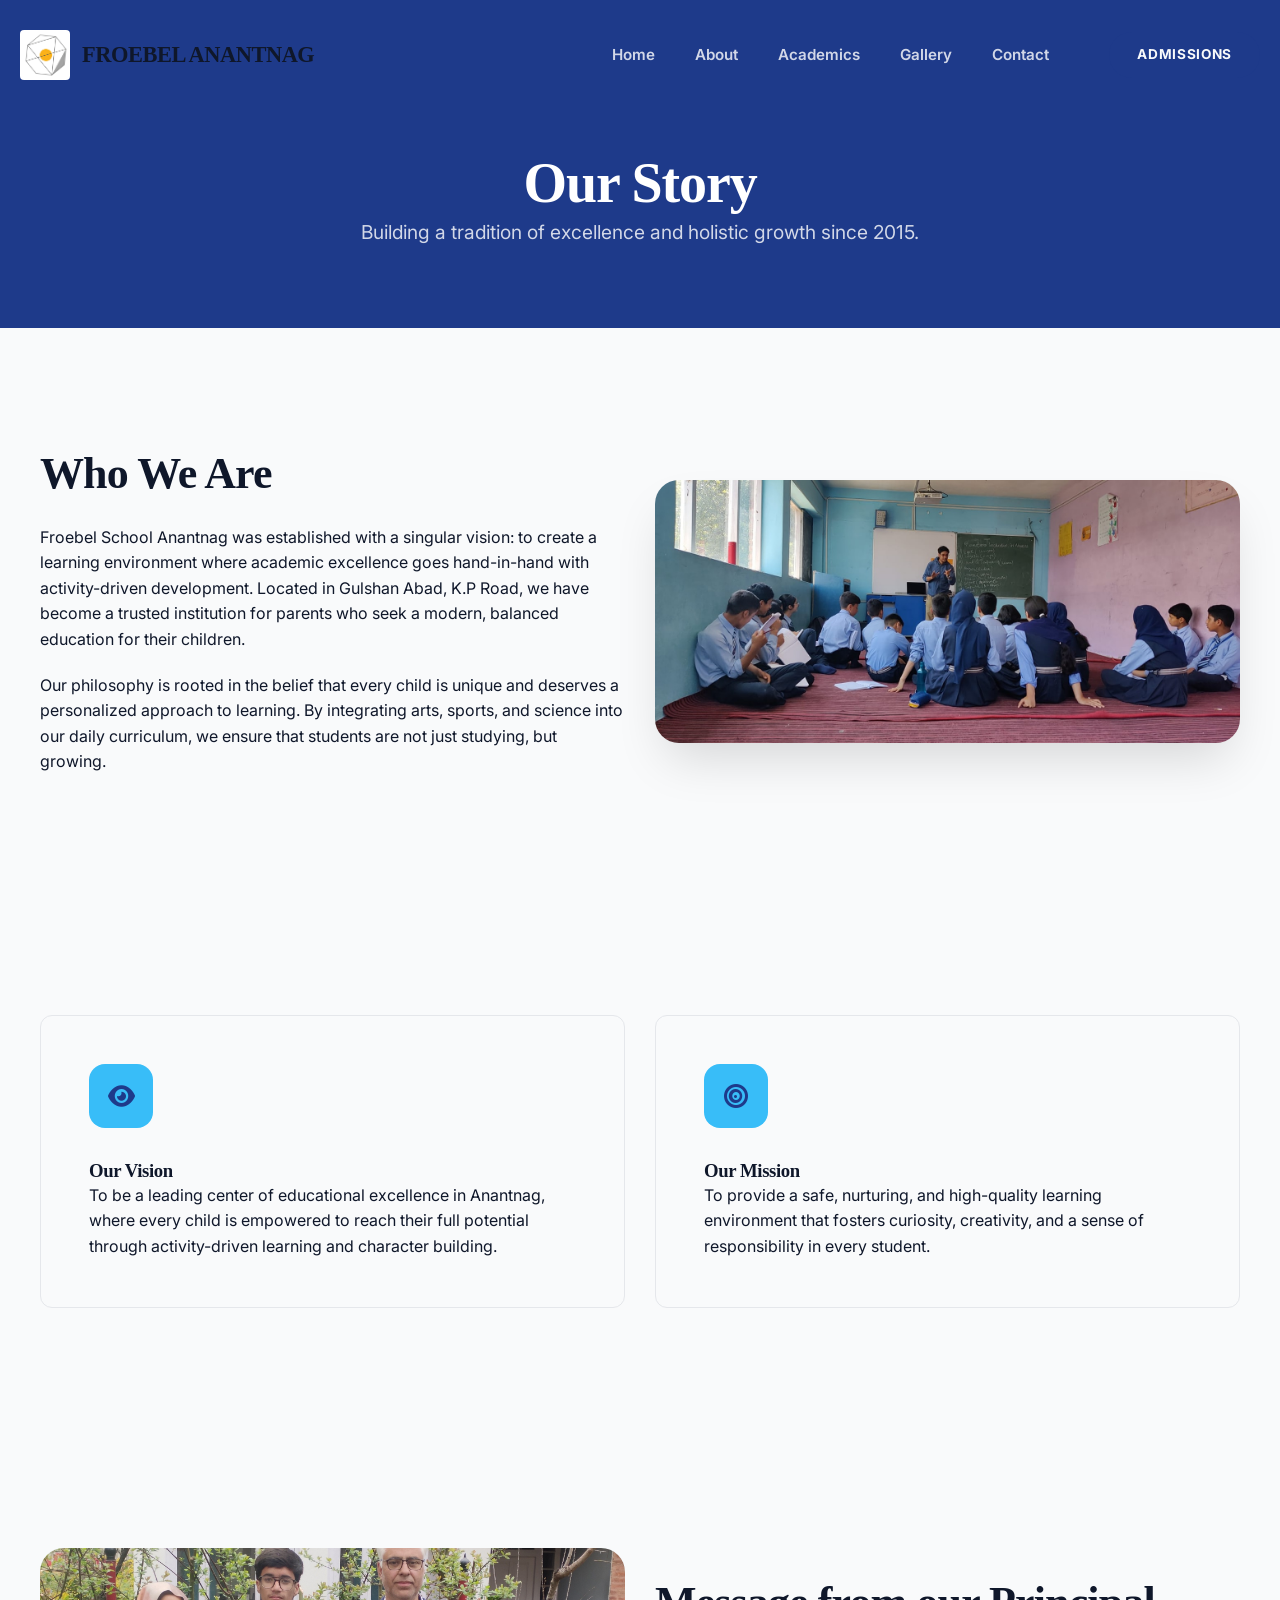
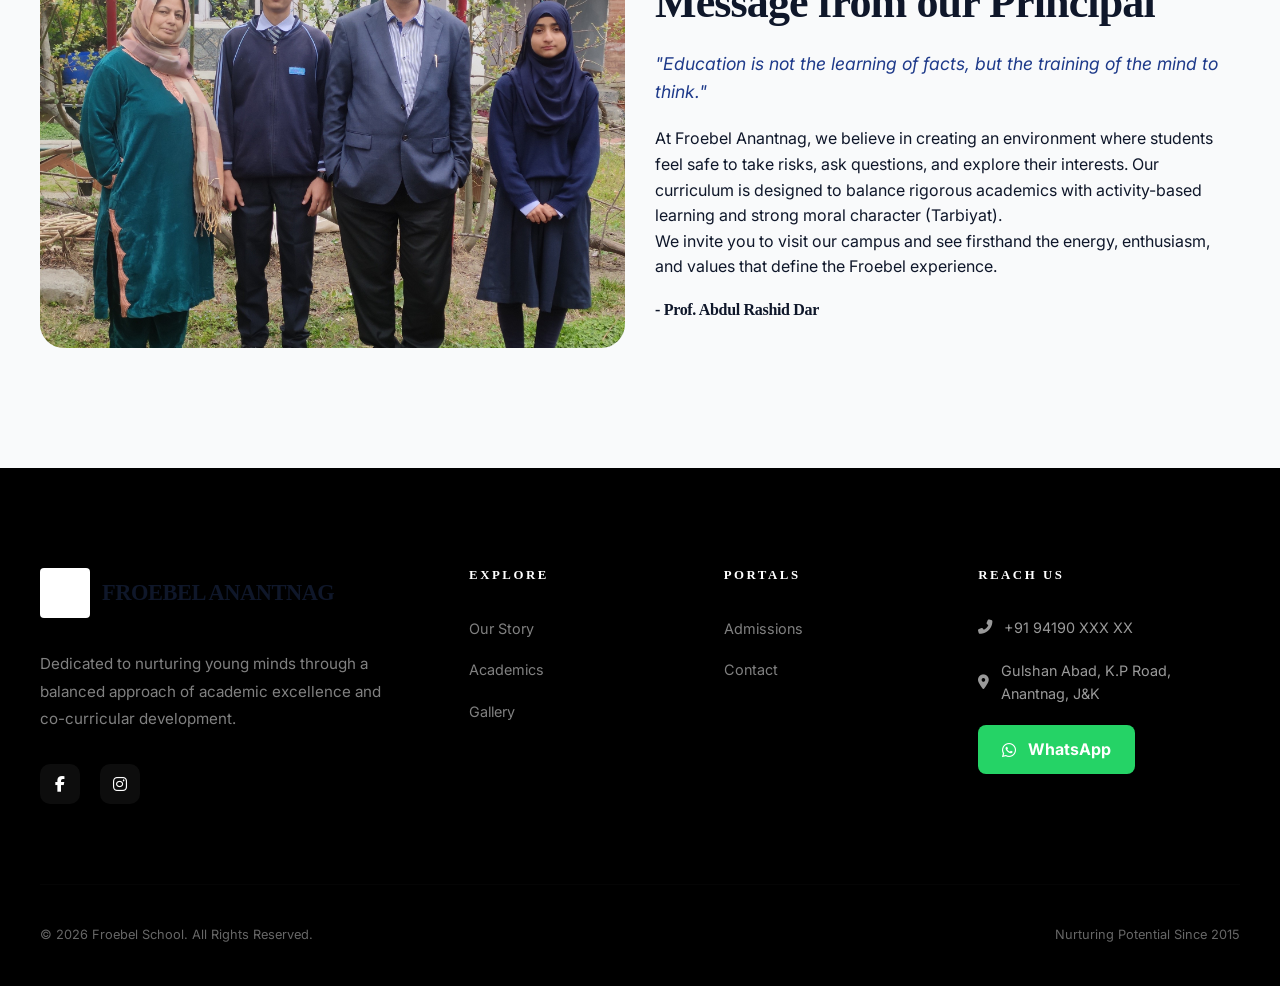
==== about.html @ e1a7dd26 "Initial commit" ====
<!DOCTYPE html>
<html lang="en">
<head>
    <meta charset="UTF-8">
    <meta name="viewport" content="width=device-width, initial-scale=1.0">
    <title>About Us | Froebel School Anantnag</title>
    <link rel="stylesheet" href="css/style.css">
    <link rel="stylesheet" href="css/components.css">
    <link rel="stylesheet" href="css/animations.css">
    <link rel="stylesheet" href="https://cdnjs.cloudflare.com/ajax/libs/font-awesome/6.4.0/css/all.min.css">
</head>
<body>

    <!-- Navbar (Same as index) -->
    <nav class="scrolled">
        <div class="container" style="display: flex; justify-content: space-between; align-items: center; padding: 10px 0;">
            <a href="index.html" class="logo">
                <img src="assets/images/logo.jpg" alt="Froebel Logo">
                <span>FROEBEL ANANTNAG</span>
            </a>
            <div class="nav-right" style="display: flex; align-items: center; gap: 60px;">
                <ul class="nav-links">
                    <li><a href="index.html">Home</a></li>
                    <li><a href="about.html">About</a></li>
                    <li><a href="academics.html">Academics</a></li>
                    <li><a href="gallery.html">Gallery</a></li>
                    <li><a href="contact.html">Contact</a></li>
                </ul>
                <a href="admissions.html" class="btn btn-primary" style="padding: 12px 28px; font-size: 0.85rem; border-radius: 100px;">Admissions</a>
            </div>
        </div>
    </nav>

    <!-- Page Banner -->
    <section class="page-banner" style="background: var(--primary); padding: 150px 0 80px; color: white; text-align: center;">
        <div class="container">
            <h1 style="color: white; font-size: 3.5rem;">Our Story</h1>
            <p style="opacity: 0.8; font-size: 1.2rem;">Building a tradition of excellence and holistic growth since 2015.</p>
        </div>
    </section>

    <!-- Intro -->
    <section class="about-intro section">
        <div class="container">
            <div class="grid grid-2" style="align-items: center;">
                <div class="animate">
                    <h2>Who We Are</h2>
                    <p style="margin-bottom: 20px;">Froebel School Anantnag was established with a singular vision: to create a learning environment where academic excellence goes hand-in-hand with activity-driven development. Located in Gulshan Abad, K.P Road, we have become a trusted institution for parents who seek a modern, balanced education for their children.</p>
                    <p>Our philosophy is rooted in the belief that every child is unique and deserves a personalized approach to learning. By integrating arts, sports, and science into our daily curriculum, we ensure that students are not just studying, but growing.</p>
                </div>
                <div class="animate img-zoom-container">
                    <img src="assets/classes.jpg" alt="Classroom Environment" style="border-radius: var(--radius-lg); box-shadow: var(--shadow-lg); width: 100%;">
                </div>
            </div>
        </div>
    </section>

    <!-- Vision & Mission -->
    <section class="vision-mission section" style="background: var(--light-gray);">
        <div class="container">
            <div class="grid grid-2">
                <div class="card animate">
                    <div class="card-icon"><i class="fas fa-eye"></i></div>
                    <h3>Our Vision</h3>
                    <p>To be a leading center of educational excellence in Anantnag, where every child is empowered to reach their full potential through activity-driven learning and character building.</p>
                </div>
                <div class="card animate delay-100">
                    <div class="card-icon"><i class="fas fa-bullseye"></i></div>
                    <h3>Our Mission</h3>
                    <p>To provide a safe, nurturing, and high-quality learning environment that fosters curiosity, creativity, and a sense of responsibility in every student.</p>
                </div>
            </div>
        </div>
    </section>

    <!-- Principal's Message -->
    <section class="principal-message section">
        <div class="container">
            <div class="grid grid-2" style="align-items: center;">
                <div class="animate img-zoom-container">
                    <img src="assets/principal.jpg" alt="Principal" style="border-radius: var(--radius-lg); width: 100%; height: 400px; object-fit: cover;">
                </div>
                <div class="animate">
                    <h2 style="margin-bottom: 20px;">Message from our Principal</h2>
                    <p style="font-style: italic; margin-bottom: 20px; font-size: 1.1rem; color: var(--primary);">"Education is not the learning of facts, but the training of the mind to think."</p>
                    <p>At Froebel Anantnag, we believe in creating an environment where students feel safe to take risks, ask questions, and explore their interests. Our curriculum is designed to balance rigorous academics with activity-based learning and strong moral character (Tarbiyat).</p>
                    <p>We invite you to visit our campus and see firsthand the energy, enthusiasm, and values that define the Froebel experience.</p>
                    <h4 style="margin-top: 20px;">- Prof. Abdul Rashid Dar</h4>
                </div>
            </div>
        </div>
    </section>

    <!-- 10. Contact + Footer - Closure -->
    <footer style="background: #000; color: white; padding: 100px 0 40px;">
        <div class="container">
            <div class="footer-grid" style="grid-template-columns: 2fr 1fr 1fr 1.5fr; display: grid; gap: 80px; margin-bottom: 80px;">
                <div class="footer-content">
                    <div class="logo" style="margin-bottom: 32px; color: white;">
                        <img src="assets/images/logo.jpg" alt="Froebel Logo" style="filter: brightness(0) invert(1); height: 50px;">
                        <span>FROEBEL ANANTNAG</span>
                    </div>
                    <p style="opacity: 0.5; font-size: 0.95rem; line-height: 1.8; margin-bottom: 32px;">Dedicated to nurturing young minds through a balanced approach of academic excellence and co-curricular development.</p>
                    <div style="display: flex; gap: 20px;">
                        <a href="#" style="width: 40px; height: 40px; border-radius: 10px; background: rgba(255,255,255,0.05); display: flex; align-items: center; justify-content: center; transition: 0.3s;"><i class="fab fa-facebook-f"></i></a>
                        <a href="#" style="width: 40px; height: 40px; border-radius: 10px; background: rgba(255,255,255,0.05); display: flex; align-items: center; justify-content: center; transition: 0.3s;"><i class="fab fa-instagram"></i></a>
                    </div>
                </div>
                <div class="footer-content">
                    <h4 style="color: white; font-size: 0.8rem; text-transform: uppercase; letter-spacing: 0.2em; margin-bottom: 32px;">Explore</h4>
                    <ul style="display: flex; flex-direction: column; gap: 16px; list-style: none;">
                        <li><a href="about.html" style="opacity: 0.5; transition: 0.3s; font-size: 0.9rem;">Our Story</a></li>
                        <li><a href="academics.html" style="opacity: 0.5; transition: 0.3s; font-size: 0.9rem;">Academics</a></li>
                        <li><a href="gallery.html" style="opacity: 0.5; transition: 0.3s; font-size: 0.9rem;">Gallery</a></li>
                    </ul>
                </div>
                <div class="footer-content">
                    <h4 style="color: white; font-size: 0.8rem; text-transform: uppercase; letter-spacing: 0.2em; margin-bottom: 32px;">Portals</h4>
                    <ul style="display: flex; flex-direction: column; gap: 16px; list-style: none;">
                        <li><a href="admissions.html" style="opacity: 0.5; transition: 0.3s; font-size: 0.9rem;">Admissions</a></li>
                        <li><a href="contact.html" style="opacity: 0.5; transition: 0.3s; font-size: 0.9rem;">Contact</a></li>
                    </ul>
                </div>
                <div class="footer-content">
                    <h4 style="color: white; font-size: 0.8rem; text-transform: uppercase; letter-spacing: 0.2em; margin-bottom: 32px;">Reach Us</h4>
                    <div style="display: flex; flex-direction: column; gap: 20px;">
                        <a href="tel:+9194190XXXXX" style="display: flex; align-items: center; gap: 12px; color: white; opacity: 0.6; font-size: 0.9rem;"><i class="fas fa-phone-alt"></i> +91 94190 XXX XX</a>
                        <p style="display: flex; align-items: center; gap: 12px; color: white; opacity: 0.6; font-size: 0.9rem;"><i class="fas fa-map-marker-alt"></i> Gulshan Abad, K.P Road, Anantnag, J&K</p>
                        <a href="https://wa.me/9194190XXXXX" style="display: inline-flex; align-items: center; gap: 12px; background: #25D366; color: white; padding: 12px 24px; border-radius: 8px; font-weight: 700; width: fit-content;"><i class="fab fa-whatsapp"></i> WhatsApp</a>
                    </div>
                </div>
            </div>
            <div style="padding-top: 40px; border-top: 1px solid rgba(255,255,255,0.05); display: flex; justify-content: space-between; align-items: center; opacity: 0.4; font-size: 0.8rem;">
                <p>&copy; 2026 Froebel School. All Rights Reserved.</p>
                <p>Nurturing Potential Since 2015</p>
            </div>
        </div>
    </footer>

    <script src="js/main.js"></script>
    <script src="js/animations.js"></script>
</body>
</html>
---- css/style.css ----
/* 
  Froebel School - Core Styles
  Part of the Premium Activity-Driven School Web Experience
*/

@import url('https://fonts.googleapis.com/css2?family=Inter:wght@300;400;500;600;700&family=Poppins:wght@400;500;600;700&family=Open+Sans:wght@400;600&display=swap');

:root {
  /* Brand Colors - Sophisticated Palette */
  --primary: #1E3A8A;
  --primary-glow: rgba(30, 58, 138, 0.15);
  --secondary: #16A34A;
  --accent: #FACC15;
  --sky: #F0F9FF; /* Subtle surface color */
  
  /* Neutral Palette - Refined */
  --white: #FFFFFF;
  --soft-white: #F9FAFB;
  --surface: #F3F4F6;
  --gray-50: #F9FAFB;
  --gray-100: #F3F4F6;
  --gray-200: #E5E7EB;
  --gray-400: #9CA3AF;
  --gray-600: #4B5563;
  --dark: #0F172A; /* Deeper dark */
  --dark-gray: #1E293B;

    /* Color Palette */
    --primary: #1E3A8A; /* Academic Blue */
    --secondary: #16A34A; /* Growth Green */
    --accent: #FACC15; /* Warm Yellow */
    --sky: #38BDF8; /* Sky Blue */
    --white: #F9FAFB;
    --soft-white: #ffffff;
    --gray-100: #E5E7EB;
    --gray: #64748b;
    --dark: #0f172a;
    --surface: #f8fafc;
    
    /* Typography */
    --font-heading: 'Playfair Display', serif;
    --font-body: 'Inter', sans-serif;
    
    /* Spacing & Borders */
    --radius-sm: 8px;
    --radius-md: 12px;
    --radius-lg: 24px;
    --shadow-sm: 0 4px 6px -1px rgba(0,0,0,0.05);
    --shadow-md: 0 10px 15px -3px rgba(0,0,0,0.1);
    --shadow-lg: 0 25px 50px -12px rgba(0,0,0,0.15);

    /* Spacing - Intentional Whitespace */
    --section-padding: 120px 0;
    --container-width: 1240px;

    /* Transitions */
    --transition: all 0.4s cubic-bezier(0.16, 1, 0.3, 1);
}

* {
    margin: 0;
    padding: 0;
    box-sizing: border-box;
}

html {
  scroll-behavior: smooth;
  -webkit-font-smoothing: antialiased;
  -moz-osx-font-smoothing: grayscale;
}

body {
    font-family: var(--font-body);
    background-color: var(--white);
    color: var(--dark);
    line-height: 1.6;
    overflow-x: hidden;
}

h1, h2, h3, h4, .logo span {
    font-family: var(--font-heading);
    color: var(--dark);
    line-height: 1.2;
    letter-spacing: -0.02em;
    font-weight: 700;
}

h2 {
  font-size: 2.75rem;
  margin-bottom: 1.5rem;
}

.text-gradient {
  background: linear-gradient(135deg, var(--primary), var(--secondary));
  -webkit-background-clip: text;
  -webkit-text-fill-color: transparent;
}

a {
  text-decoration: none;
  color: inherit;
  transition: var(--transition);
}

ul {
  list-style: none;
}

img {
  max-width: 100%;
  display: block;
}

.container {
  max-width: var(--container-width);
  margin: 0 auto;
  padding: 0 20px;
}

.section {
  padding: var(--section-padding);
}

.text-center { text-align: center; }

/* Grid Helpers */
.grid {
  display: grid;
  gap: 30px;
}

.grid-2 { grid-template-columns: repeat(2, 1fr); }
.grid-3 { grid-template-columns: repeat(3, 1fr); }
.grid-4 { grid-template-columns: repeat(4, 1fr); }

@media (max-width: 992px) {
  .grid-3, .grid-4 { grid-template-columns: repeat(2, 1fr); }
  .grid-2 { grid-template-columns: 1fr; }
  .section { padding: 60px 0; }
}

@media (max-width: 768px) {
  .grid-3, .grid-4 { grid-template-columns: 1fr; }
  h1 { font-size: 2.5rem; }
  h2 { font-size: 2rem; }
}
---- css/components.css ----
/* 
  Froebel School - UI Components
*/

/* Navbar - High End Feel */
nav {
  position: fixed;
  top: 0;
  width: 100%;
  z-index: 1000;
  transition: all 0.4s cubic-bezier(0.16, 1, 0.3, 1);
  padding: 20px 0;
  color: white; /* Initial state for dark hero */
}

nav.scrolled {
  background: rgba(255, 255, 255, 0.9);
  backdrop-filter: blur(20px);
  padding: 12px 0;
  box-shadow: 0 4px 60px rgba(0, 0, 0, 0.05);
  border-bottom: 1px solid rgba(0, 0, 0, 0.05);
  color: var(--dark);
}

.logo {
  display: flex;
  align-items: center;
  gap: 12px;
  font-weight: 800;
  font-size: 1.4rem;
  color: inherit;
  letter-spacing: -0.04em;
  text-decoration: none;
}

.logo img {
  height: 50px;
  width: auto;
  border-radius: 4px;
}

.nav-links {
  display: flex;
  gap: 40px;
  list-style: none;
}

.nav-links a {
  text-decoration: none;
  font-weight: 600;
  font-size: 0.95rem;
  color: inherit;
  opacity: 0.8;
  transition: all 0.3s;
  position: relative;
}

.nav-links a:hover {
  opacity: 1;
  color: var(--primary);
}

/* Buttons - Premium State */
.btn {
  display: inline-flex;
  align-items: center;
  justify-content: center;
  padding: 16px 32px;
  border-radius: 100px;
  font-weight: 700;
  font-size: 0.85rem;
  letter-spacing: 0.05em;
  text-transform: uppercase;
  transition: var(--transition);
  cursor: pointer;
  border: none;
}

.btn-primary {
  background: var(--primary);
  color: var(--white);
}

.btn-primary:hover {
  background: var(--dark);
  transform: translateY(-4px);
  box-shadow: 0 10px 20px rgba(30, 58, 138, 0.2);
}

.btn-secondary {
  background: var(--secondary);
  color: var(--white);
}

.btn-secondary:hover {
  filter: brightness(1.1);
  transform: translateY(-4px);
}

.btn-outline {
  border: 2px solid rgba(255,255,255,0.3);
  color: var(--white);
  backdrop-filter: blur(4px);
}

.btn-outline:hover {
  background: var(--white);
  color: var(--primary);
  border-color: var(--white);
}

/* Cards - Depth & Interaction */
.card {
  background: var(--white);
  padding: 48px;
  border-radius: var(--radius-md);
  border: 1px solid var(--gray-100);
  transition: var(--transition);
  height: 100%;
}

.card:hover {
  transform: translateY(-12px);
  box-shadow: var(--shadow-hover);
  border-color: transparent;
}

.card-icon {
  width: 64px;
  height: 64px;
  background: var(--sky);
  border-radius: 16px;
  display: flex;
  align-items: center;
  justify-content: center;
  margin-bottom: 32px;
  color: var(--primary);
  font-size: 1.5rem;
  transition: var(--transition);
}

.card:hover .card-icon {
  background: var(--primary);
  color: var(--white);
  transform: scale(1.1) rotate(5deg);
}

/* Feature Cards (Program/Highlights) */
.feature-card {
  border-bottom: 4px solid transparent;
}

.feature-card:hover {
  border-bottom: 4px solid var(--secondary);
}

/* Footer */
footer {
  background: var(--dark);
  color: var(--white);
  padding: 80px 0 30px;
}

.footer-grid {
  display: grid;
  grid-template-columns: 2fr 1fr 1fr 1.5fr;
  gap: 50px;
  margin-bottom: 50px;
}

.footer-content h3 {
  color: var(--white);
  margin-bottom: 25px;
  font-size: 1.25rem;
}

.footer-links li {
  margin-bottom: 12px;
}

.footer-links a {
  color: var(--medium-gray);
  font-size: 0.95rem;
}

.footer-links a:hover {
  color: var(--accent);
  padding-left: 5px;
}

.contact-info li {
  display: flex;
  align-items: flex-start;
  gap: 15px;
  margin-bottom: 20px;
  color: var(--medium-gray);
  font-size: 0.95rem;
}

.footer-bottom {
  padding-top: 30px;
  border-top: 1px solid rgba(255, 255, 255, 0.1);
  display: flex;
  justify-content: space-between;
  color: var(--medium-gray);
  font-size: 0.85rem;
}

/* WhatsApp Floating */
.whatsapp-float {
  position: fixed;
  bottom: 30px;
  right: 30px;
  width: 60px;
  height: 60px;
  background: #25D366;
  color: white;
  border-radius: 50%;
  display: flex;
  align-items: center;
  justify-content: center;
  font-size: 30px;
  box-shadow: 0 5px 15px rgba(0,0,0,0.2);
  z-index: 1000;
  transition: var(--transition);
}

.whatsapp-float:hover {
  transform: scale(1.1) rotate(10deg);
}

/* Responsive Navbar */
.menu-btn {
  display: none;
  font-size: 1.5rem;
  cursor: pointer;
}

@media (max-width: 768px) {
  .nav-links {
    display: none;
  }
  .menu-btn {
    display: block;
  }
  .footer-grid {
    grid-template-columns: 1fr;
    gap: 30px;
  }
}
---- css/animations.css ----
/* 
  Froebel School - Animation System
*/

.animate {
  opacity: 0;
  transform: translateY(40px);
  transition: opacity 0.8s cubic-bezier(0.4, 0, 0.2, 1), 
              transform 0.8s cubic-bezier(0.4, 0, 0.2, 1);
}

.animate.show {
  opacity: 1;
  transform: translateY(0);
}

/* Stagger Children */
.stagger-container .card {
  opacity: 0;
  transform: translateY(30px);
}

/* Delay modifiers */
.delay-100 { transition-delay: 0.1s; }
.delay-200 { transition-delay: 0.2s; }
.delay-300 { transition-delay: 0.3s; }
.delay-400 { transition-delay: 0.4s; }

/* Slide directions */
.slide-left { transform: translateX(-50px); }
.slide-right { transform: translateX(50px); }

.animate.show.slide-left,
.animate.show.slide-right {
  transform: translateX(0);
}

/* Hero Specific Animations */
@keyframes heroFadeUp {
  from {
    opacity: 0;
    transform: translateY(60px);
  }
  to {
    opacity: 1;
    transform: translateY(0);
  }
}

@keyframes bounce {
  0%, 20%, 50%, 80%, 100% {transform: translateX(-50%) translateY(0);}
  40% {transform: translateX(-50%) translateY(-10px);}
  60% {transform: translateX(-50%) translateY(-5px);}
}

@keyframes heroZoom {
  from { transform: scale(1.1); }
  to { transform: scale(1); }
}

.hero-bg img {
  animation: heroZoom 20s infinite alternate cubic-bezier(0.16, 1, 0.3, 1);
}

/* Horizontal Scroll Styling */
.horizontal-scroll {
  display: flex;
  gap: 30px;
  overflow-x: auto;
  padding-bottom: 20px;
  -ms-overflow-style: none; /* IE and Edge */
  scrollbar-width: none; /* Firefox */
}

.horizontal-scroll::-webkit-scrollbar {
  display: none; /* Chrome, Safari and Opera */
}

/* Trust Bar Stagger */
.trust-bar .card {
  opacity: 0;
  transform: translateY(20px);
  transition: all 0.6s cubic-bezier(0.16, 1, 0.3, 1);
}

.trust-bar .card.show {
  opacity: 1;
  transform: translateY(0);
}
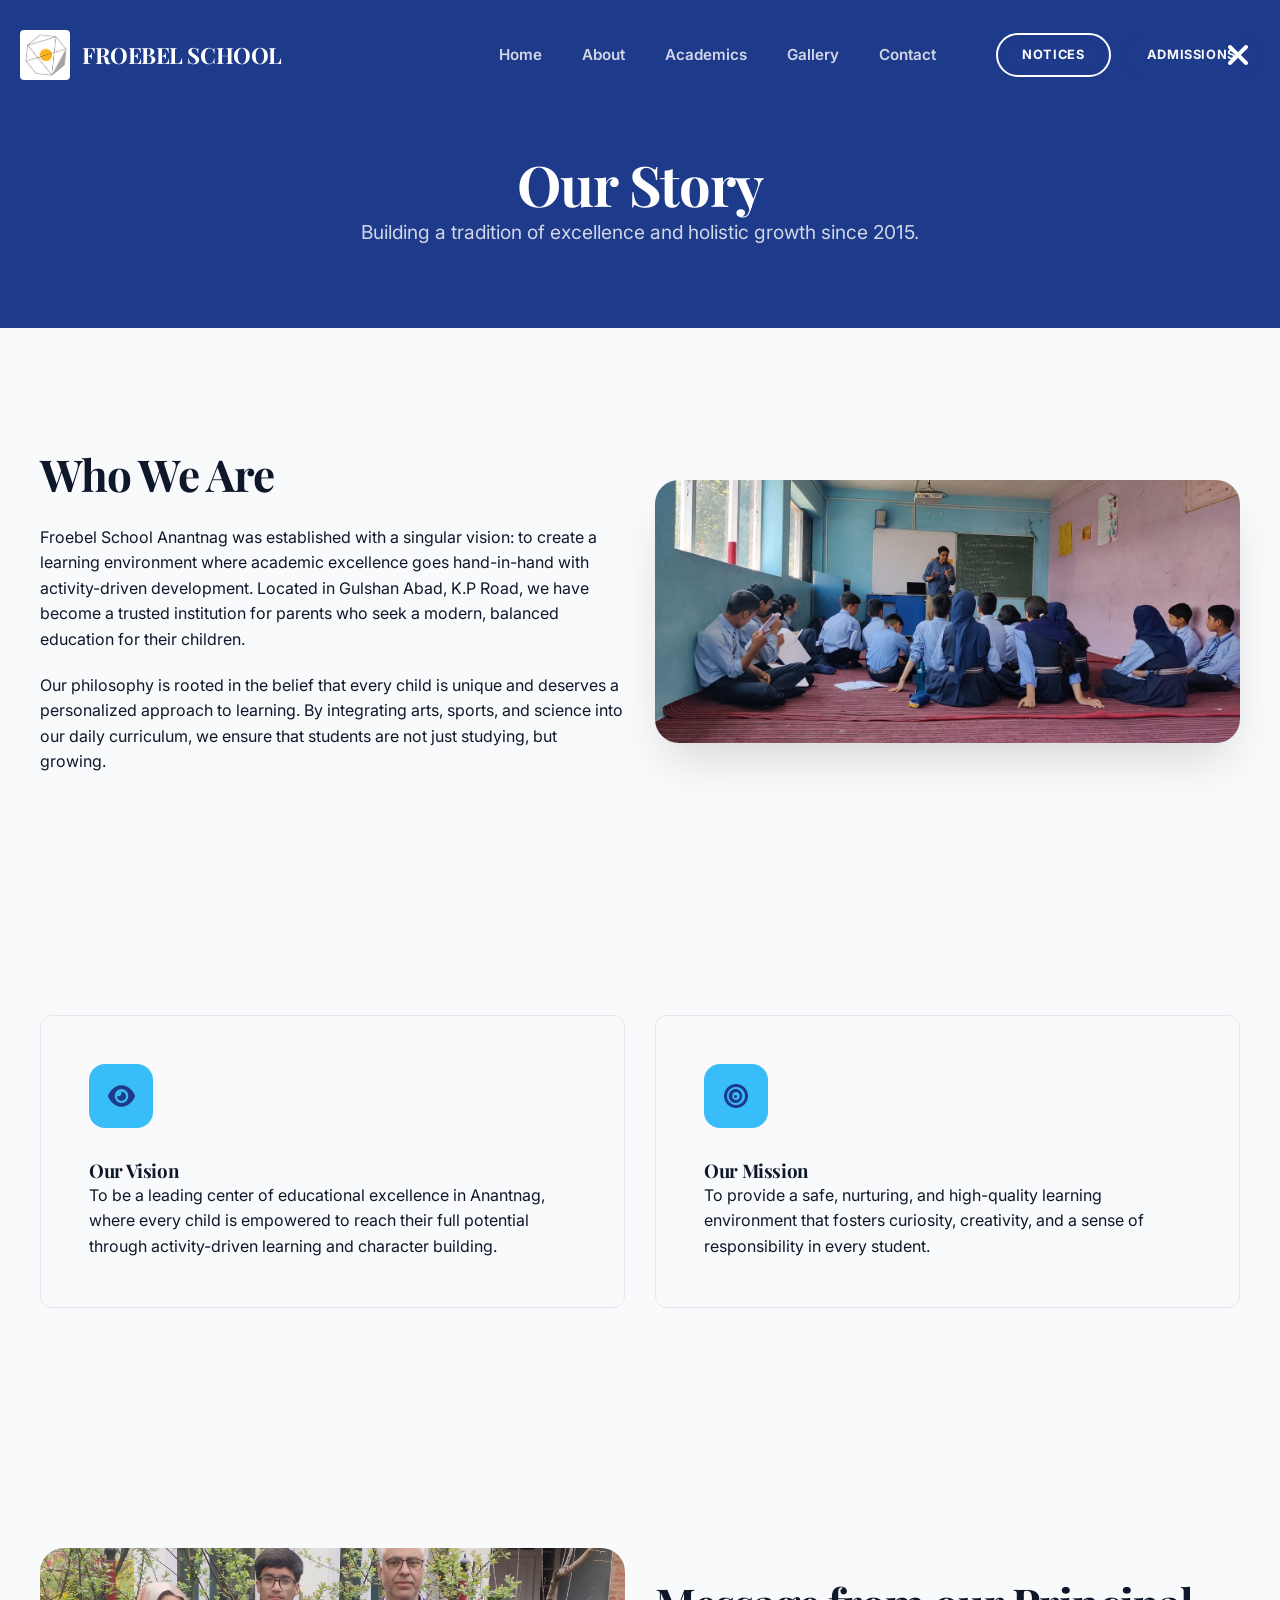
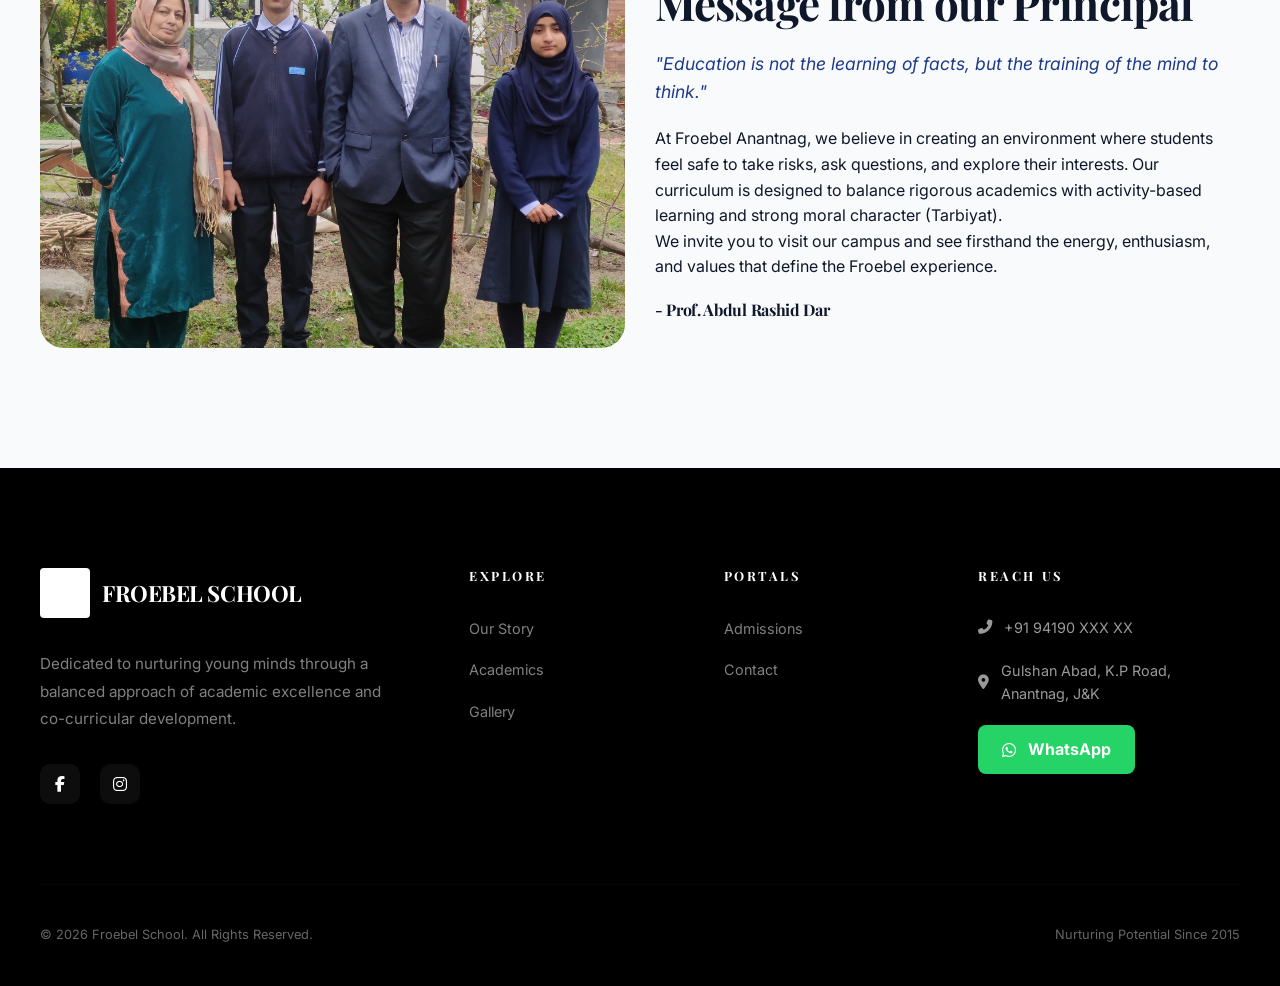
==== commit 04210ec8: "changes" ====
--- a/about.html
+++ b/about.html
@@ -3,10 +3,16 @@
 <head>
     <meta charset="UTF-8">
     <meta name="viewport" content="width=device-width, initial-scale=1.0">
-    <title>About Us | Froebel School Anantnag</title>
+    <title>About Us | Froebel School</title>
     <link rel="stylesheet" href="css/style.css">
     <link rel="stylesheet" href="css/components.css">
     <link rel="stylesheet" href="css/animations.css">
+    <!-- Fonts -->
+    <link rel="preconnect" href="https://fonts.googleapis.com">
+    <link rel="preconnect" href="https://fonts.gstatic.com" crossorigin>
+    <link href="https://fonts.googleapis.com/css2?family=Inter:wght@300;400;500;600;700&family=Playfair+Display:wght@400;700&display=swap" rel="stylesheet">
+    
+    <!-- External Assets -->
     <link rel="stylesheet" href="https://cdnjs.cloudflare.com/ajax/libs/font-awesome/6.4.0/css/all.min.css">
 </head>
 <body>
@@ -16,9 +22,10 @@
         <div class="container" style="display: flex; justify-content: space-between; align-items: center; padding: 10px 0;">
             <a href="index.html" class="logo">
                 <img src="assets/images/logo.jpg" alt="Froebel Logo">
-                <span>FROEBEL ANANTNAG</span>
+                <span>FROEBEL SCHOOL</span>
             </a>
             <div class="nav-right" style="display: flex; align-items: center; gap: 60px;">
+                <div class="mobile-close" style="position: absolute; top: 30px; right: 30px; font-size: 2rem; cursor: pointer;"><i class="fas fa-times"></i></div>
                 <ul class="nav-links">
                     <li><a href="index.html">Home</a></li>
                     <li><a href="about.html">About</a></li>
@@ -26,8 +33,12 @@
                     <li><a href="gallery.html">Gallery</a></li>
                     <li><a href="contact.html">Contact</a></li>
                 </ul>
-                <a href="admissions.html" class="btn btn-primary" style="padding: 12px 28px; font-size: 0.85rem; border-radius: 100px;">Admissions</a>
+                <div class="nav-actions" style="display: flex; gap: 12px; align-items: center;">
+                    <a href="notices.html" class="btn btn-outline" style="padding: 10px 24px; font-size: 0.8rem; border-radius: 100px; color: inherit; border-color: currentColor;">Notices</a>
+                    <a href="admissions.html" class="btn btn-primary" style="padding: 10px 24px; font-size: 0.8rem; border-radius: 100px;">Admissions</a>
+                </div>
             </div>
+            <div class="menu-btn" style="display: none; font-size: 1.8rem; cursor: pointer; color: inherit;"><i class="fas fa-bars"></i></div>
         </div>
     </nav>
 
@@ -98,7 +109,7 @@
                 <div class="footer-content">
                     <div class="logo" style="margin-bottom: 32px; color: white;">
                         <img src="assets/images/logo.jpg" alt="Froebel Logo" style="filter: brightness(0) invert(1); height: 50px;">
-                        <span>FROEBEL ANANTNAG</span>
+                        <span>FROEBEL SCHOOL</span>
                     </div>
                     <p style="opacity: 0.5; font-size: 0.95rem; line-height: 1.8; margin-bottom: 32px;">Dedicated to nurturing young minds through a balanced approach of academic excellence and co-curricular development.</p>
                     <div style="display: flex; gap: 20px;">
--- a/css/style.css
+++ b/css/style.css
@@ -77,7 +77,7 @@
     overflow-x: hidden;
 }
 
-h1, h2, h3, h4, .logo span {
+h1, h2, h3, h4 {
     font-family: var(--font-heading);
     color: var(--dark);
     line-height: 1.2;
@@ -85,6 +85,14 @@
     font-weight: 700;
 }
 
+.logo span {
+    font-family: var(--font-heading);
+    color: inherit;
+    line-height: 1.2;
+    letter-spacing: -0.02em;
+    font-weight: 700;
+}
+
 h2 {
   font-size: 2.75rem;
   margin-bottom: 1.5rem;
@@ -117,8 +125,68 @@
   padding: 0 20px;
 }
 
+/* Hero Section & Slider */
+.hero {
+  position: relative;
+  height: 100vh;
+  display: flex;
+  align-items: center;
+  overflow: hidden;
+  background: var(--dark);
+}
+
+.hero-slider {
+  position: absolute;
+  top: 0;
+  left: 0;
+  width: 100%;
+  height: 100%;
+  z-index: 1;
+}
+
+.slide {
+  position: absolute;
+  top: 0;
+  left: 0;
+  width: 100%;
+  height: 100%;
+  background-size: cover;
+  background-position: center;
+  opacity: 0;
+  transition: opacity 1.5s ease-in-out, transform 10s linear;
+  transform: scale(1.1);
+}
+
+.slide.active {
+  opacity: 0.6;
+  transform: scale(1);
+  z-index: 2;
+}
+
+.hero-overlay {
+  position: absolute;
+  top: 0;
+  left: 0;
+  width: 100%;
+  height: 100%;
+  background: linear-gradient(to right, rgba(15, 23, 42, 0.8), transparent);
+  z-index: 2;
+}
+
+@media (max-width: 768px) {
+  .hero-content h1 {
+    font-size: 3rem !important;
+  }
+  .hero-content p {
+    font-size: 1.1rem !important;
+  }
+}
+
 .section {
   padding: var(--section-padding);
+  position: relative;
+  overflow: hidden;
+  max-width: 100%;
 }
 
 .text-center { text-align: center; }
--- a/css/components.css
+++ b/css/components.css
@@ -31,6 +31,7 @@
   color: inherit;
   letter-spacing: -0.04em;
   text-decoration: none;
+  transition: color 0.4s cubic-bezier(0.16, 1, 0.3, 1);
 }
 
 .logo img {
@@ -109,6 +110,20 @@
   border-color: var(--white);
 }
 
+.hero, .trust-bar, .footer, footer, section {
+  overflow-x: hidden !important;
+  max-width: 100% !important;
+}
+
+body {
+    font-family: var(--font-body);
+    background-color: var(--white);
+    color: var(--dark);
+    line-height: 1.6;
+    overflow-x: hidden;
+    width: 100%;
+}
+
 /* Cards - Depth & Interaction */
 .card {
   background: var(--white);
@@ -229,22 +244,174 @@
   transform: scale(1.1) rotate(10deg);
 }
 
-/* Responsive Navbar */
-.menu-btn {
-  display: none;
-  font-size: 1.5rem;
-  cursor: pointer;
-}
-
-@media (max-width: 768px) {
-  .nav-links {
-    display: none;
+/* Responsive Navbar & Optimization */
+@media (max-width: 1024px) {
+  .nav-right {
+    gap: 15px !important;
+  }
+}
+
+@media (max-width: 900px) {
+  nav {
+    padding: 15px 0 !important;
+  }
+  .nav-links, .nav-actions {
+    display: none !important;
   }
   .menu-btn {
-    display: block;
-  }
+    display: block !important;
+  }
+  
+  /* Mobile Overlay (Managed via JS) */
+  .nav-right.mobile-active {
+    display: flex !important;
+    position: fixed;
+    top: 0;
+    left: 0;
+    width: 100%;
+    height: 100vh;
+    background: var(--dark);
+    flex-direction: column;
+    justify-content: center;
+    align-items: center;
+    z-index: 1001;
+    gap: 40px !important;
+    animation: fadeIn 0.4s ease forwards;
+  }
+  
+  .nav-right.mobile-active .nav-links {
+    display: flex !important;
+    flex-direction: column;
+    text-align: center;
+    gap: 30px !important;
+    opacity: 1;
+  }
+
+  .nav-right.mobile-active .nav-links a {
+    font-size: 1.5rem;
+    color: white;
+  }
+
+  .nav-right.mobile-active .nav-actions {
+    display: flex !important;
+    flex-direction: column;
+    gap: 20px !important;
+  }
+
+  .nav-right.mobile-active .nav-actions a {
+    color: white !important;
+    border-color: rgba(255,255,255,0.3) !important;
+  }
+
+  /* Close Button in Mobile Menu */
+  .mobile-close {
+    display: none !important; /* Hidden by default */
+  }
+
+  .nav-right.mobile-active .mobile-close {
+    display: block !important;
+    color: white;
+    position: absolute;
+    top: 30px;
+    right: 30px;
+    z-index: 1002;
+  }
+}
+}
+
+@media (max-width: 900px) {
   .footer-grid {
-    grid-template-columns: 1fr;
-    gap: 30px;
-  }
-}
+    grid-template-columns: 1fr !important;
+    gap: 40px !important;
+  }
+}
+
+@media (max-width: 600px) {
+  .section {
+    padding: 80px 0 !important;
+  }
+  h2 {
+    font-size: 2rem !important;
+  }
+  .grid {
+    grid-template-columns: 1fr !important;
+    gap: 20px !important;
+  }
+  .container {
+    padding: 0 24px !important;
+  }
+}
+
+@keyframes fadeIn {
+  from { opacity: 0; transform: translateY(-20px); }
+  to { opacity: 1; transform: translateY(0); }
+}
+
+/* Gallery Interactivity */
+.gallery-item {
+  transition: opacity 0.4s ease, transform 0.4s ease;
+  transform-origin: center;
+}
+
+/* Notice Board */
+.notice-board {
+  background: var(--surface);
+  border: 1px solid var(--gray-100);
+  border-radius: var(--radius-lg);
+  padding: 60px;
+  position: relative;
+  overflow: hidden;
+}
+
+.notice-grid {
+  display: grid;
+  grid-template-columns: repeat(auto-fill, minmax(280px, 1fr));
+  gap: 30px;
+}
+
+.notice-card {
+  background: white;
+  padding: 30px;
+  border-radius: var(--radius-md);
+  box-shadow: var(--shadow-sm);
+  border-left: 5px solid var(--primary);
+  transition: var(--transition);
+  position: relative;
+}
+
+.notice-card:hover {
+  transform: translateY(-8px) rotate(1deg);
+  box-shadow: var(--shadow-lg);
+}
+
+.notice-date {
+  font-size: 0.75rem;
+  font-weight: 700;
+  color: var(--secondary);
+  text-transform: uppercase;
+  letter-spacing: 0.1em;
+  margin-bottom: 12px;
+  display: block;
+}
+
+.notice-card h4 {
+  margin-bottom: 12px;
+  font-size: 1.15rem;
+}
+
+.notice-card p {
+  font-size: 0.9rem;
+  opacity: 0.7;
+  line-height: 1.6;
+}
+
+.notice-pin {
+  position: absolute;
+  top: 15px;
+  right: 15px;
+  width: 12px;
+  height: 12px;
+  background: var(--accent);
+  border-radius: 50%;
+  box-shadow: inset -2px -2px 4px rgba(0,0,0,0.2);
+}
